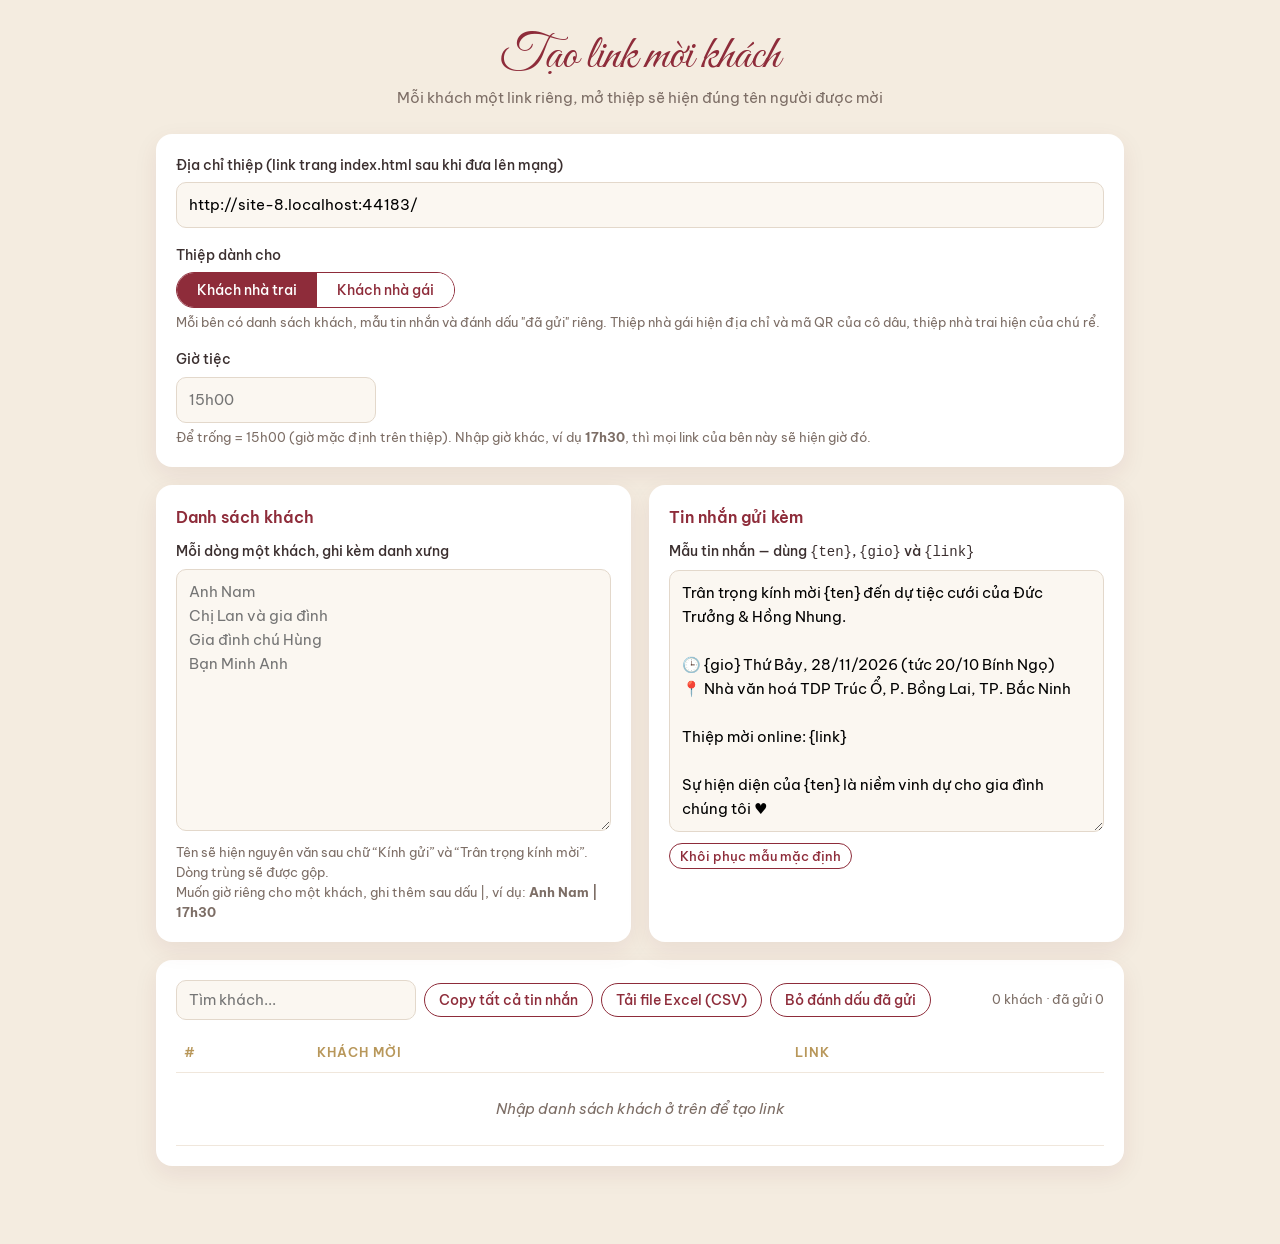
==== tao-link.html @ 2487c02a "aa" ====
<!DOCTYPE html>
<html lang="vi">
<head>
  <meta charset="UTF-8" />
  <meta name="viewport" content="width=device-width, initial-scale=1.0" />
  <meta name="robots" content="noindex" />
  <title>Tạo link mời khách</title>
  <link href="https://fonts.googleapis.com/css2?family=Great+Vibes&family=Be+Vietnam+Pro:wght@300;400;500;600&display=swap" rel="stylesheet" />
  <style>
    :root { --ivory:#fbf7f1; --cream:#f4ece0; --wine:#8e2c3a; --wine-dark:#6b1e2a; --gold:#b8975a; --gold-light:#d9c08f; --ink:#3b2f2f; --muted:#7d6e66; --ok:#2f7a4f; }
    * { box-sizing: border-box; margin: 0; padding: 0; }
    body { font-family: "Be Vietnam Pro", system-ui, sans-serif; background: var(--cream); color: var(--ink); line-height: 1.6; font-size: 15px; }
    .wrap { max-width: 1000px; margin: 0 auto; padding: 28px 16px 60px; }
    h1 { font-family: "Great Vibes", cursive; font-weight: 400; color: var(--wine); font-size: 48px; text-align: center; line-height: 1.2; }
    .lead { text-align: center; color: var(--muted); margin-bottom: 24px; }
    .card { background: #fff; border-radius: 16px; padding: 20px; box-shadow: 0 8px 24px rgba(107,30,42,.08); margin-bottom: 18px; }
    .card h2 { font-size: 16px; color: var(--wine); margin-bottom: 10px; font-weight: 600; }
    .grid { display: grid; grid-template-columns: 1fr 1fr; gap: 18px; }
    label { display: block; font-weight: 500; font-size: 14px; margin-bottom: 6px; }
    .hint { font-size: 12.5px; color: var(--muted); margin-top: 4px; }
    input, textarea { width: 100%; font: inherit; padding: 10px 12px; border: 1px solid #e3d8cb; border-radius: 10px; background: var(--ivory); outline: none; }
    input:focus, textarea:focus { border-color: var(--gold); box-shadow: 0 0 0 3px rgba(184,151,90,.15); }
    textarea { resize: vertical; }
    .btn { border: 1px solid var(--wine); background: #fff; color: var(--wine); padding: 7px 14px; border-radius: 999px; cursor: pointer; font-family: inherit; font-weight: 500; font-size: 13.5px; white-space: nowrap; }
    .btn:hover { background: var(--wine); color: #fff; }
    .btn.primary { background: var(--wine); color: #fff; }
    .btn.primary:hover { background: var(--wine-dark); }
    .btn.small { padding: 4px 10px; font-size: 12.5px; }
    .tag { display: inline-block; font-size: 11.5px; font-weight: 600; background: var(--cream); color: var(--wine); border-radius: 999px; padding: 1px 8px; margin-left: 4px; }
    .seg { display: inline-flex; border: 1px solid var(--wine); border-radius: 999px; overflow: hidden; }
    .seg button { border: 0; background: #fff; color: var(--wine); padding: 8px 20px; font-family: inherit; font-size: 14px; font-weight: 500; cursor: pointer; }
    .seg button.active { background: var(--wine); color: #fff; }
    .toolbar { display: flex; gap: 8px; flex-wrap: wrap; align-items: center; margin-bottom: 12px; }
    .toolbar input { max-width: 240px; padding: 7px 12px; }
    .stats { margin-left: auto; color: var(--muted); font-size: 13px; }
    table { width: 100%; border-collapse: collapse; }
    th, td { text-align: left; padding: 10px 8px; border-bottom: 1px solid #f0e7dc; vertical-align: middle; }
    th { font-size: 12.5px; text-transform: uppercase; letter-spacing: 1px; color: var(--gold); font-weight: 600; }
    td.name { font-weight: 500; }
    td.link a { color: var(--muted); font-size: 12.5px; word-break: break-all; }
    td.actions { white-space: nowrap; text-align: right; }
    td.actions .btn { margin-left: 4px; }
    tr.sent td.name::after { content: " ✓ đã gửi"; color: var(--ok); font-size: 12px; font-weight: 400; }
    tr.sent { background: #f6fbf7; }
    .empty { text-align: center; color: var(--muted); padding: 24px; font-style: italic; }
    .warn { background: #fff6e5; border: 1px solid #f0d9a8; color: #7a5b17; padding: 10px 12px; border-radius: 10px; font-size: 13.5px; margin-top: 10px; }
    .toast { position: fixed; left: 50%; bottom: 24px; transform: translate(-50%, 20px); background: var(--ink); color: #fff; padding: 9px 18px; border-radius: 999px; font-size: 14px; opacity: 0; transition: .25s; pointer-events: none; }
    .toast.show { opacity: 1; transform: translate(-50%, 0); }
    @media (max-width: 720px) {
      .grid { grid-template-columns: 1fr; }
      thead { display: none; }
      tr { display: grid; grid-template-columns: 1fr auto; padding: 10px 0; border-bottom: 1px solid #f0e7dc; }
      td { border: none; padding: 2px 4px; }
      td.no { display: none; }
      td.link { grid-column: 1 / -1; }
      td.actions { grid-column: 1 / -1; text-align: left; padding-top: 6px; }
      td.actions .btn { margin: 0 4px 0 0; }
      .stats { margin-left: 0; width: 100%; }
    }
  </style>
</head>
<body>
  <div class="wrap">
    <h1>Tạo link mời khách</h1>
    <p class="lead">Mỗi khách một link riêng, mở thiệp sẽ hiện đúng tên người được mời</p>

    <div class="card">
      <label for="baseUrl">Địa chỉ thiệp (link trang index.html sau khi đưa lên mạng)</label>
      <input id="baseUrl" placeholder="https://ten-ban.github.io/thiepcuoi/" />
      <div id="baseWarn" class="warn" hidden>Đây là đường dẫn file trên máy, khách sẽ không mở được. Hãy đưa thiệp lên mạng (GitHub Pages, Netlify...) rồi dán link vào đây.</div>
      <label style="margin-top:16px">Thiệp dành cho</label>
      <div class="seg"><button type="button" data-side="trai">Khách nhà trai</button><button type="button" data-side="gai">Khách nhà gái</button></div>
      <p class="hint">Mỗi bên có danh sách khách, mẫu tin nhắn và đánh dấu "đã gửi" riêng. Thiệp nhà gái hiện địa chỉ và mã QR của cô dâu, thiệp nhà trai hiện của chú rể.</p>
      <label for="gio" style="margin-top:16px">Giờ tiệc</label>
      <input id="gio" placeholder="15h00" style="max-width:200px" />
      <p class="hint">Để trống = 15h00 (giờ mặc định trên thiệp). Nhập giờ khác, ví dụ <b>17h30</b>, thì mọi link của bên này sẽ hiện giờ đó.</p>
    </div>

    <div class="grid">
      <div class="card">
        <h2>Danh sách khách</h2>
        <label for="names">Mỗi dòng một khách, ghi kèm danh xưng</label>
        <textarea id="names" rows="10" placeholder="Anh Nam&#10;Chị Lan và gia đình&#10;Gia đình chú Hùng&#10;Bạn Minh Anh"></textarea>
        <p class="hint">Tên sẽ hiện nguyên văn sau chữ “Kính gửi” và “Trân trọng kính mời”. Dòng trùng sẽ được gộp.<br>Muốn giờ riêng cho một khách, ghi thêm sau dấu |, ví dụ: <b>Anh Nam | 17h30</b></p>
      </div>
      <div class="card">
        <h2>Tin nhắn gửi kèm</h2>
        <label for="tpl">Mẫu tin nhắn — dùng <code>{ten}</code>, <code>{gio}</code> và <code>{link}</code></label>
        <textarea id="tpl" rows="10"></textarea>
        <p class="hint"><button class="btn small" id="resetTpl" type="button">Khôi phục mẫu mặc định</button></p>
      </div>
    </div>

    <div class="card">
      <div class="toolbar">
        <input id="search" placeholder="Tìm khách..." />
        <button class="btn" id="copyAll" type="button">Copy tất cả tin nhắn</button>
        <button class="btn" id="csv" type="button">Tải file Excel (CSV)</button>
        <button class="btn" id="clearSent" type="button">Bỏ đánh dấu đã gửi</button>
        <span class="stats" id="stats"></span>
      </div>
      <table>
        <thead><tr><th>#</th><th>Khách mời</th><th>Link</th><th></th></tr></thead>
        <tbody id="rows"></tbody>
      </table>
    </div>
  </div>
  <div class="toast" id="toast"></div>

  <script>
    const DEFAULT_TPLS = {
      trai: `Trân trọng kính mời {ten} đến dự tiệc cưới của Đức Trưởng & Hồng Nhung.

🕒 {gio} Thứ Bảy, 28/11/2026 (tức 20/10 Bính Ngọ)
📍 Nhà văn hoá TDP Trúc Ổ, P. Bồng Lai, TP. Bắc Ninh

Thiệp mời online: {link}

Sự hiện diện của {ten} là niềm vinh dự cho gia đình chúng tôi ♥`,
      gai: `Trân trọng kính mời {ten} đến dự tiệc cưới của Hồng Nhung & Đức Trưởng.

🕒 {gio} Thứ Bảy, 28/11/2026 (tức 20/10 Bính Ngọ)
📍 Tư gia nhà gái, TDP Thổ Hà, P. Vân Hà, TP. Bắc Ninh

Thiệp mời online: {link}

Sự hiện diện của {ten} là niềm vinh dự cho gia đình chúng tôi ♥`,
    };

    const $ = (s) => document.querySelector(s);
    const esc = (s) => String(s).replace(/[&<>"']/g, (c) => ({ "&": "&amp;", "<": "&lt;", ">": "&gt;", '"': "&quot;", "'": "&#39;" }[c]));

    // ---------- Lưu trạng thái trên máy (riêng cho từng bên) ----------
    const get = (k) => { try { return localStorage.getItem(k); } catch { return null; } };
    // mở tao-link.html?nha=gai hoặc ?nha=trai để vào thẳng danh sách của bên đó
    const sideParam = new URLSearchParams(location.search).get("nha");
    let side = (sideParam || get("taolink_side")) === "gai" ? "gai" : "trai";
    let base = get("taolink_base") || "";
    let state;
    const KEY = () => "taolink_state_v2_" + side;

    function load() {
      state = { names: "", tpl: DEFAULT_TPLS[side], sent: [], gio: "" };
      try {
        // bên nhà trai lấy lại dữ liệu cũ (trước khi tách 2 bên)
        const old = JSON.parse(get(KEY()) || (side === "trai" ? get("taolink_state_v1") : null)) || {};
        if (old.base && !base) base = old.base;
        if (old.names != null) state.names = old.names;
        if (old.tpl != null) state.tpl = old.tpl.replace("🕒 15h00 ", "🕒 {gio} ").replace("🕒 [giờ] ", "🕒 {gio} ");
        if (old.gio != null) state.gio = old.gio;
        if (Array.isArray(old.sent)) state.sent = old.sent;
      } catch {}
      $("#names").value = state.names;
      $("#tpl").value = state.tpl;
      $("#gio").value = state.gio;
      document.querySelectorAll("[data-side]").forEach((b) => b.classList.toggle("active", b.dataset.side === side));
    }
    const save = () => {
      try {
        localStorage.setItem(KEY(), JSON.stringify(state));
        localStorage.setItem("taolink_base", base);
        localStorage.setItem("taolink_side", side);
      } catch {}
    };

    // Gợi ý địa chỉ thiệp nếu trang này đã ở trên mạng
    if (!base && location.protocol.startsWith("http")) {
      base = new URL("index.html", location.href).href.replace(/index\.html$/, "");
    }
    load();
    $("#baseUrl").value = base;

    // ---------- Xử lý ----------
    const guestList = () => [...new Set(state.names.split("\n").map((s) => s.trim().replace(/\s+/g, " ")).filter(Boolean))];

    // ---------- Giờ tiệc ----------
    const DEFAULT_GIO = "15:00";
    const pad = (n) => String(n).padStart(2, "0");
    function parseGio(s) {     // "17h30", "17:30", "1730", "17h" => "17:30"
      const m = String(s || "").trim().match(/^(\d{1,2})\s*(?:h|g|giờ|:|\.)?\s*(\d{2})?\s*(?:p|phút)?$/i);
      if (!m) return "";
      const h = +m[1], mi = +(m[2] || 0);
      return h < 24 && mi < 60 ? pad(h) + ":" + pad(mi) : "";
    }
    const showGio = (t) => t.replace(":", "h");
    // một dòng "Anh Nam | 17h30" => { name: "Anh Nam", gio: "17:30" }
    // Viết hoa chữ cái đầu mỗi từ: "bạn nhung" => "Bạn Nhung" (giữ nguyên các chữ khác)
    const titleCase = (s) => String(s).replace(/(^|\s)(\S)/g, (m, sp, ch) => sp + ch.toLocaleUpperCase("vi"));
    function entry(line) {
      const [raw, g] = line.split("|").map((s) => s.trim());
      const name = titleCase(raw);
      return { name, gio: parseGio(g) || parseGio(state.gio) || DEFAULT_GIO };
    }

    function linkFor(line) {
      const url = base.trim();
      if (!url) return "";
      const { name, gio } = entry(line);
      return url + (url.includes("?") ? "&" : "?") + "nha=" + side
        + (gio !== DEFAULT_GIO ? "&gio=" + showGio(gio) : "")
        + "&to=" + encodeURIComponent(name);
    }
    const messageFor = (line) => {
      const { name, gio } = entry(line);
      return state.tpl.split("{ten}").join(name).split("{gio}").join(showGio(gio)).split("{link}").join(linkFor(line));
    };

    function render() {
      $("#baseWarn").hidden = !/^file:|^[a-z]:\\/i.test(base.trim());
      const q = $("#search").value.trim().toLowerCase();
      const all = guestList();
      const list = all.map((n, i) => ({ n, i })).filter(({ n }) => !q || n.toLowerCase().includes(q));
      const sentCount = all.filter((n) => state.sent.includes(n)).length;
      $("#stats").textContent = `${all.length} khách · đã gửi ${sentCount}`;

      if (!all.length) { $("#rows").innerHTML = `<tr><td colspan="4" class="empty">Nhập danh sách khách ở trên để tạo link</td></tr>`; return; }
      if (!base.trim()) { $("#rows").innerHTML = `<tr><td colspan="4" class="empty">Nhập địa chỉ thiệp để tạo link</td></tr>`; return; }

      $("#rows").innerHTML = list.map(({ n, i }) => {
        const url = linkFor(n);
        return `<tr class="${state.sent.includes(n) ? "sent" : ""}" data-name="${esc(n)}">
          <td class="no">${i + 1}</td>
          <td class="name">${esc(entry(n).name)}${entry(n).gio !== DEFAULT_GIO ? `<span class="tag">${showGio(entry(n).gio)}</span>` : ""}</td>
          <td class="link"><a href="${esc(url)}" target="_blank" rel="noopener">${esc(url)}</a></td>
          <td class="actions">
            <button class="btn small" data-act="link">Copy link</button>
            <button class="btn small primary" data-act="msg">Copy tin nhắn</button>
          </td></tr>`;
      }).join("") || `<tr><td colspan="4" class="empty">Không tìm thấy khách</td></tr>`;
    }

    function toast(msg) {
      const t = $("#toast"); t.textContent = msg; t.classList.add("show");
      clearTimeout(toast._t); toast._t = setTimeout(() => t.classList.remove("show"), 1800);
    }

    async function copy(text) {
      try { await navigator.clipboard.writeText(text); }
      catch {
        const ta = document.createElement("textarea"); ta.value = text; document.body.appendChild(ta);
        ta.select(); document.execCommand("copy"); ta.remove();
      }
    }

    // ---------- Sự kiện ----------
    $("#baseUrl").addEventListener("input", (e) => { base = e.target.value; save(); render(); });
    $("#names").addEventListener("input", (e) => { state.names = e.target.value; save(); render(); });
    $("#gio").addEventListener("input", (e) => {
      state.gio = e.target.value;
      e.target.style.borderColor = state.gio.trim() && !parseGio(state.gio) ? "#c0392b" : "";
      save(); render();
    });
    $("#tpl").addEventListener("input", (e) => { state.tpl = e.target.value; save(); });
    $("#resetTpl").onclick = () => { state.tpl = DEFAULT_TPLS[side]; $("#tpl").value = state.tpl; save(); };
    document.querySelectorAll("[data-side]").forEach((b) => (b.onclick = () => {
      save(); side = b.dataset.side; load(); save(); $("#search").value = ""; render();
      history.replaceState(null, "", "?nha=" + side);
    }));
    $("#search").addEventListener("input", render);

    $("#rows").addEventListener("click", async (e) => {
      const btn = e.target.closest("[data-act]"); if (!btn) return;
      const name = btn.closest("tr").dataset.name;
      if (btn.dataset.act === "link") { await copy(linkFor(name)); toast("Đã copy link"); }
      else { await copy(messageFor(name)); toast(`Đã copy tin nhắn cho ${entry(name).name}`); }
      if (!state.sent.includes(name)) { state.sent.push(name); save(); render(); }
    });

    $("#copyAll").onclick = async () => {
      const all = guestList(); if (!all.length || !base.trim()) return;
      await copy(all.map((n) => `— ${entry(n).name} —\n${messageFor(n)}`).join("\n\n")); toast(`Đã copy ${all.length} tin nhắn`);
    };

    $("#csv").onclick = () => {
      const all = guestList(); if (!all.length || !base.trim()) return;
      const q = (s) => `"${String(s).replace(/"/g, '""')}"`;
      const lines = [["STT", "Khách mời", "Giờ", "Link", "Đã gửi", "Tin nhắn"].map(q).join(",")]
        .concat(all.map((n, i) => [i + 1, entry(n).name, showGio(entry(n).gio), linkFor(n), state.sent.includes(n) ? "x" : "", messageFor(n)].map(q).join(",")));
      const blob = new Blob(["﻿" + lines.join("\r\n")], { type: "text/csv;charset=utf-8" });
      const a = document.createElement("a"); a.href = URL.createObjectURL(blob); a.download = `danh-sach-khach-moi-nha-${side}.csv`; a.click();
      setTimeout(() => URL.revokeObjectURL(a.href), 1000);
    };

    $("#clearSent").onclick = () => { if (confirm("Bỏ toàn bộ đánh dấu đã gửi?")) { state.sent = []; save(); render(); } };

    render();
  </script>
</body>
</html>
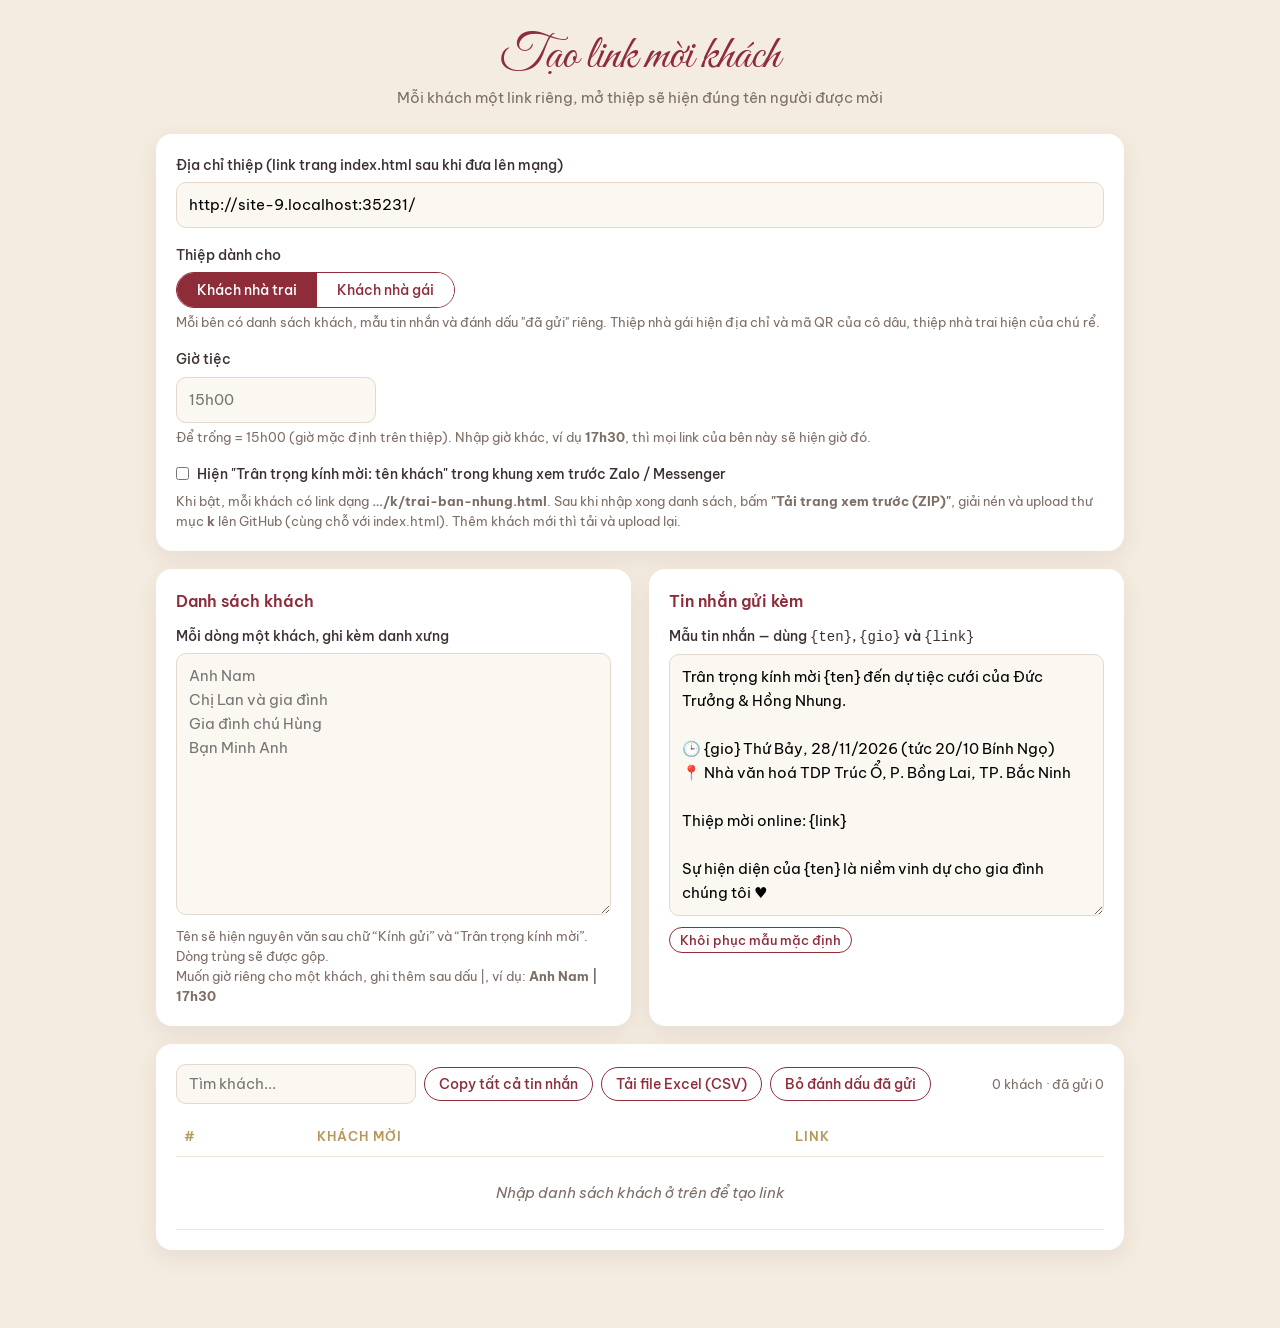
==== commit 332cab7b: "anh 123" ====
--- a/tao-link.html
+++ b/tao-link.html
@@ -74,6 +74,10 @@
       <label for="gio" style="margin-top:16px">Giờ tiệc</label>
       <input id="gio" placeholder="15h00" style="max-width:200px" />
       <p class="hint">Để trống = 15h00 (giờ mặc định trên thiệp). Nhập giờ khác, ví dụ <b>17h30</b>, thì mọi link của bên này sẽ hiện giờ đó.</p>
+      <label style="margin-top:16px;display:flex;gap:8px;align-items:center;font-weight:500">
+        <input type="checkbox" id="usePreview" style="width:auto" /> Hiện "Trân trọng kính mời: tên khách" trong khung xem trước Zalo / Messenger
+      </label>
+      <p class="hint">Khi bật, mỗi khách có link dạng <b>…/k/trai-ban-nhung.html</b>. Sau khi nhập xong danh sách, bấm <b>"Tải trang xem trước (ZIP)"</b>, giải nén và upload thư mục <b>k</b> lên GitHub (cùng chỗ với index.html). Thêm khách mới thì tải và upload lại.</p>
     </div>
 
     <div class="grid">
@@ -96,6 +100,7 @@
         <input id="search" placeholder="Tìm khách..." />
         <button class="btn" id="copyAll" type="button">Copy tất cả tin nhắn</button>
         <button class="btn" id="csv" type="button">Tải file Excel (CSV)</button>
+        <button class="btn" id="zip" type="button" hidden>Tải trang xem trước (ZIP)</button>
         <button class="btn" id="clearSent" type="button">Bỏ đánh dấu đã gửi</button>
         <span class="stats" id="stats"></span>
       </div>
@@ -192,9 +197,95 @@
       return { name, gio: parseGio(g) || parseGio(state.gio) || DEFAULT_GIO };
     }
 
+    // ---------- Link có tên khách trong ảnh xem trước (Zalo / Messenger) ----------
+    // Zalo, Facebook không chạy JavaScript nên tiêu đề xem trước lấy từ file HTML tĩnh.
+    // Vì vậy mỗi khách có một trang nhỏ k/<ten>.html mang tiêu đề "Trân trọng kính mời: <tên>",
+    // trang này tự chuyển ngay sang thiệp thật.
+    let usePreview = get("taolink_preview") === "1";
+    const siteRoot = () => {
+      const u = base.trim().split("#")[0].split("?")[0];
+      return u.replace(/index\.html$/i, "").replace(/\/?$/, "/");
+    };
+    const slugify = (s) => s.normalize("NFD").replace(/[̀-ͯ]/g, "").replace(/đ/g, "d").replace(/Đ/g, "D")
+      .toLowerCase().replace(/[^a-z0-9]+/g, "-").replace(/^-+|-+$/g, "") || "khach";
+    function slugFor(line) {
+      const { name, gio } = entry(line);
+      return side + "-" + slugify(name) + (gio !== DEFAULT_GIO ? "-" + showGio(gio).toLowerCase() : "");
+    }
+    function directLink(line, prefix) {
+      const { name, gio } = entry(line);
+      return prefix + "?nha=" + side + (gio !== DEFAULT_GIO ? "&gio=" + showGio(gio) : "") + "&to=" + encodeURIComponent(name);
+    }
+    const escAttr = (s) => String(s).replace(/&/g, "&amp;").replace(/"/g, "&quot;").replace(/</g, "&lt;");
+    function stubHtml(line) {
+      const { name, gio } = entry(line);
+      const root = siteRoot(), page = root + "k/" + slugFor(line) + ".html", img = root + "images/og.jpg";
+      const couple = side === "gai" ? "Hồng Nhung ♥ Đức Trưởng" : "Đức Trưởng ♥ Hồng Nhung";
+      const title = `Trân trọng kính mời: ${name}`;
+      const desc = `Thiệp cưới ${couple} · Tiệc cưới ${showGio(gio)} Thứ Bảy 28.11.2026`;
+      const target = directLink(line, "../");
+      return `<!DOCTYPE html>
+<html lang="vi"><head>
+<meta charset="UTF-8"><meta name="viewport" content="width=device-width, initial-scale=1">
+<title>${escAttr(title)}</title>
+<meta name="description" content="${escAttr(desc)}">
+<meta property="og:type" content="website">
+<meta property="og:site_name" content="Thiệp cưới ${escAttr(couple)}">
+<meta property="og:title" content="${escAttr(title)}">
+<meta property="og:description" content="${escAttr(desc)}">
+<meta property="og:url" content="${escAttr(page)}">
+<meta property="og:image" content="${escAttr(img)}">
+<meta property="og:image:secure_url" content="${escAttr(img)}">
+<meta property="og:image:type" content="image/jpeg">
+<meta property="og:image:width" content="1200"><meta property="og:image:height" content="630">
+<meta name="twitter:card" content="summary_large_image"><meta name="twitter:image" content="${escAttr(img)}">
+<meta http-equiv="refresh" content="0; url=${escAttr(target)}">
+<script>location.replace(${JSON.stringify(target)} + location.hash);<\/script>
+</head><body style="font-family:sans-serif;text-align:center;padding:40px">
+<a href="${escAttr(target)}">Mở thiệp cưới</a>
+</body></html>
+`;
+    }
+
+    // Tạo file ZIP (không nén) — không cần thư viện ngoài
+    function crc32(buf) {
+      let crc = 0xFFFFFFFF;
+      for (let i = 0; i < buf.length; i++) {
+        let c = (crc ^ buf[i]) & 0xFF;
+        for (let k = 0; k < 8; k++) c = c & 1 ? (c >>> 1) ^ 0xEDB88320 : c >>> 1;
+        crc = (crc >>> 8) ^ c;
+      }
+      return (crc ^ 0xFFFFFFFF) >>> 0;
+    }
+    function makeZip(files) {
+      const enc = new TextEncoder(), parts = [], central = [];
+      let offset = 0;
+      for (const f of files) {
+        const name = enc.encode(f.name), data = enc.encode(f.text), crc = crc32(data), size = data.length;
+        const lh = new DataView(new ArrayBuffer(30));
+        lh.setUint32(0, 0x04034b50, true); lh.setUint16(4, 20, true); lh.setUint16(6, 0x0800, true);
+        lh.setUint16(12, 0x21, true); lh.setUint32(14, crc, true); lh.setUint32(18, size, true);
+        lh.setUint32(22, size, true); lh.setUint16(26, name.length, true);
+        parts.push(new Uint8Array(lh.buffer), name, data);
+        const ch = new DataView(new ArrayBuffer(46));
+        ch.setUint32(0, 0x02014b50, true); ch.setUint16(4, 20, true); ch.setUint16(6, 20, true);
+        ch.setUint16(8, 0x0800, true); ch.setUint16(14, 0x21, true); ch.setUint32(16, crc, true);
+        ch.setUint32(20, size, true); ch.setUint32(24, size, true); ch.setUint16(28, name.length, true);
+        ch.setUint32(42, offset, true);
+        central.push(new Uint8Array(ch.buffer), name);
+        offset += 30 + name.length + size;
+      }
+      const cdSize = central.reduce((a, b) => a + b.length, 0);
+      const end = new DataView(new ArrayBuffer(22));
+      end.setUint32(0, 0x06054b50, true); end.setUint16(8, files.length, true); end.setUint16(10, files.length, true);
+      end.setUint32(12, cdSize, true); end.setUint32(16, offset, true);
+      return new Blob([...parts, ...central, new Uint8Array(end.buffer)], { type: "application/zip" });
+    }
+
     function linkFor(line) {
       const url = base.trim();
       if (!url) return "";
+      if (usePreview) return siteRoot() + "k/" + slugFor(line) + ".html";
       const { name, gio } = entry(line);
       return url + (url.includes("?") ? "&" : "?") + "nha=" + side
         + (gio !== DEFAULT_GIO ? "&gio=" + showGio(gio) : "")
@@ -281,6 +372,25 @@
       setTimeout(() => URL.revokeObjectURL(a.href), 1000);
     };
 
+    $("#usePreview").checked = usePreview;
+    $("#zip").hidden = !usePreview;
+    $("#usePreview").onchange = (e) => {
+      usePreview = e.target.checked;
+      try { localStorage.setItem("taolink_preview", usePreview ? "1" : "0"); } catch {}
+      $("#zip").hidden = !usePreview;
+      render();
+    };
+    $("#zip").onclick = () => {
+      const all = guestList(); if (!all.length || !base.trim()) return;
+      if (!/^https?:/i.test(base.trim())) { alert("Cần nhập địa chỉ thiệp trên mạng (https://...) trước."); return; }
+      const files = all.map((n) => ({ name: "k/" + slugFor(n) + ".html", text: stubHtml(n) }));
+      const a = document.createElement("a");
+      a.href = URL.createObjectURL(makeZip(files));
+      a.download = `trang-xem-truoc-nha-${side}.zip`; a.click();
+      setTimeout(() => URL.revokeObjectURL(a.href), 2000);
+      toast(`Đã tạo ${files.length} trang — giải nén rồi upload thư mục k lên GitHub`);
+    };
+
     $("#clearSent").onclick = () => { if (confirm("Bỏ toàn bộ đánh dấu đã gửi?")) { state.sent = []; save(); render(); } };
 
     render();
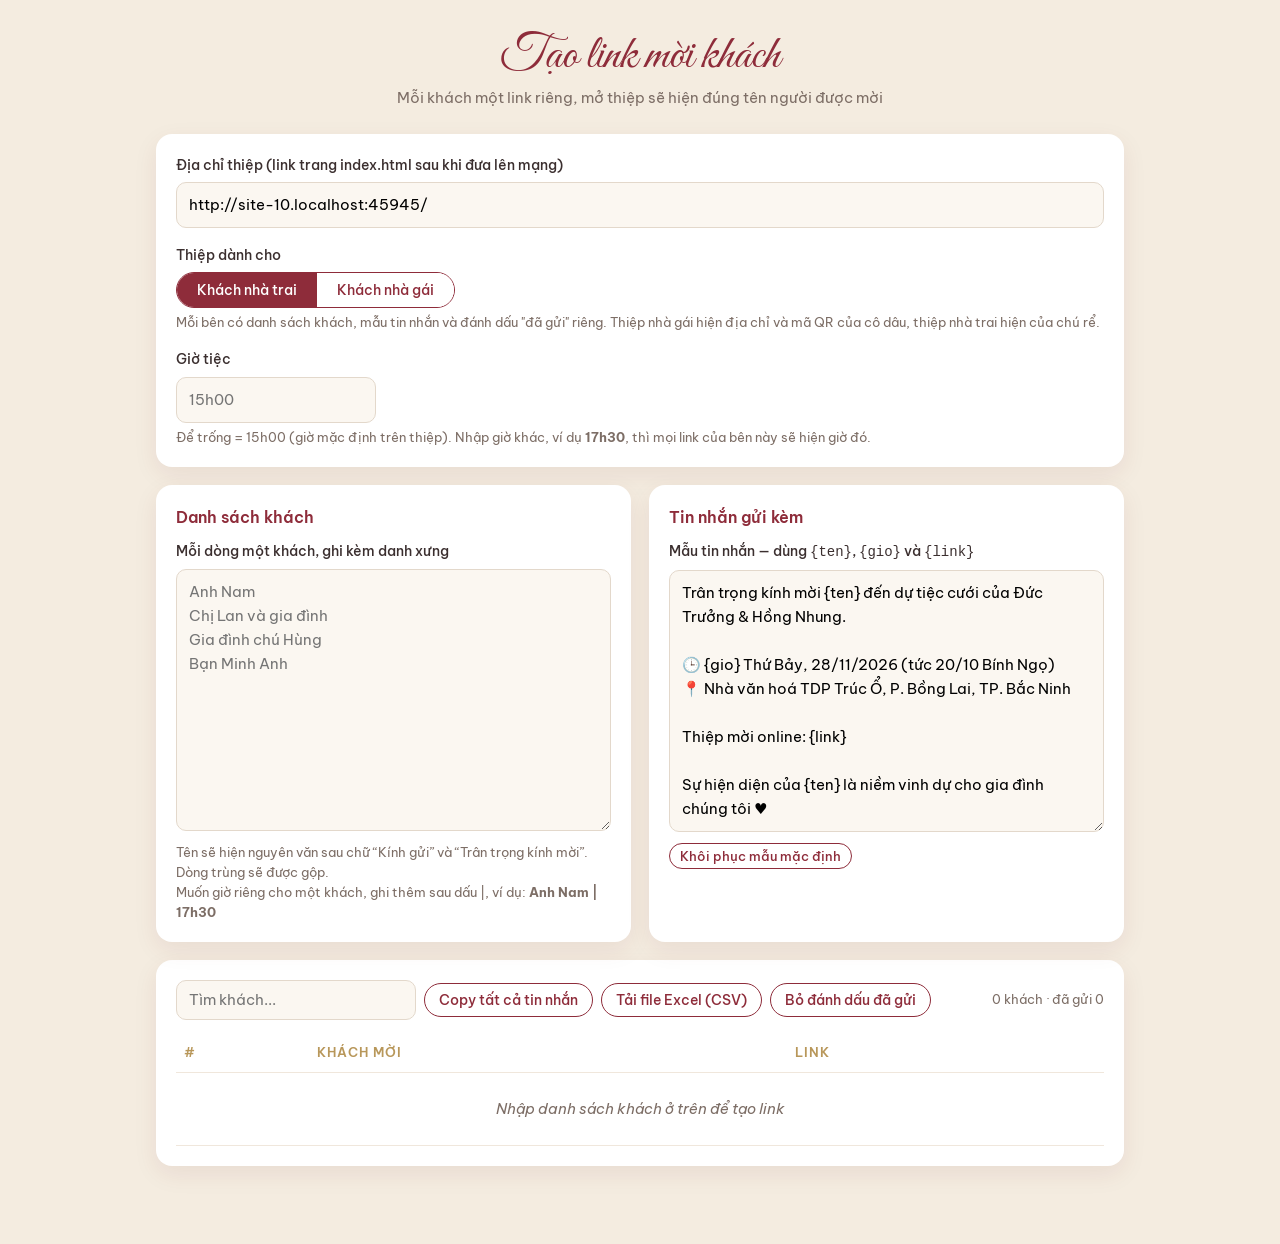
==== commit 475e3fc9: "anh 123" ====
--- a/tao-link.html
+++ b/tao-link.html
@@ -74,10 +74,6 @@
       <label for="gio" style="margin-top:16px">Giờ tiệc</label>
       <input id="gio" placeholder="15h00" style="max-width:200px" />
       <p class="hint">Để trống = 15h00 (giờ mặc định trên thiệp). Nhập giờ khác, ví dụ <b>17h30</b>, thì mọi link của bên này sẽ hiện giờ đó.</p>
-      <label style="margin-top:16px;display:flex;gap:8px;align-items:center;font-weight:500">
-        <input type="checkbox" id="usePreview" style="width:auto" /> Hiện "Trân trọng kính mời: tên khách" trong khung xem trước Zalo / Messenger
-      </label>
-      <p class="hint">Khi bật, mỗi khách có link dạng <b>…/k/trai-ban-nhung.html</b>. Sau khi nhập xong danh sách, bấm <b>"Tải trang xem trước (ZIP)"</b>, giải nén và upload thư mục <b>k</b> lên GitHub (cùng chỗ với index.html). Thêm khách mới thì tải và upload lại.</p>
     </div>
 
     <div class="grid">
@@ -100,7 +96,6 @@
         <input id="search" placeholder="Tìm khách..." />
         <button class="btn" id="copyAll" type="button">Copy tất cả tin nhắn</button>
         <button class="btn" id="csv" type="button">Tải file Excel (CSV)</button>
-        <button class="btn" id="zip" type="button" hidden>Tải trang xem trước (ZIP)</button>
         <button class="btn" id="clearSent" type="button">Bỏ đánh dấu đã gửi</button>
         <span class="stats" id="stats"></span>
       </div>
@@ -197,95 +192,9 @@
       return { name, gio: parseGio(g) || parseGio(state.gio) || DEFAULT_GIO };
     }
 
-    // ---------- Link có tên khách trong ảnh xem trước (Zalo / Messenger) ----------
-    // Zalo, Facebook không chạy JavaScript nên tiêu đề xem trước lấy từ file HTML tĩnh.
-    // Vì vậy mỗi khách có một trang nhỏ k/<ten>.html mang tiêu đề "Trân trọng kính mời: <tên>",
-    // trang này tự chuyển ngay sang thiệp thật.
-    let usePreview = get("taolink_preview") === "1";
-    const siteRoot = () => {
-      const u = base.trim().split("#")[0].split("?")[0];
-      return u.replace(/index\.html$/i, "").replace(/\/?$/, "/");
-    };
-    const slugify = (s) => s.normalize("NFD").replace(/[̀-ͯ]/g, "").replace(/đ/g, "d").replace(/Đ/g, "D")
-      .toLowerCase().replace(/[^a-z0-9]+/g, "-").replace(/^-+|-+$/g, "") || "khach";
-    function slugFor(line) {
-      const { name, gio } = entry(line);
-      return side + "-" + slugify(name) + (gio !== DEFAULT_GIO ? "-" + showGio(gio).toLowerCase() : "");
-    }
-    function directLink(line, prefix) {
-      const { name, gio } = entry(line);
-      return prefix + "?nha=" + side + (gio !== DEFAULT_GIO ? "&gio=" + showGio(gio) : "") + "&to=" + encodeURIComponent(name);
-    }
-    const escAttr = (s) => String(s).replace(/&/g, "&amp;").replace(/"/g, "&quot;").replace(/</g, "&lt;");
-    function stubHtml(line) {
-      const { name, gio } = entry(line);
-      const root = siteRoot(), page = root + "k/" + slugFor(line) + ".html", img = root + "images/og.jpg";
-      const couple = side === "gai" ? "Hồng Nhung ♥ Đức Trưởng" : "Đức Trưởng ♥ Hồng Nhung";
-      const title = `Trân trọng kính mời: ${name}`;
-      const desc = `Thiệp cưới ${couple} · Tiệc cưới ${showGio(gio)} Thứ Bảy 28.11.2026`;
-      const target = directLink(line, "../");
-      return `<!DOCTYPE html>
-<html lang="vi"><head>
-<meta charset="UTF-8"><meta name="viewport" content="width=device-width, initial-scale=1">
-<title>${escAttr(title)}</title>
-<meta name="description" content="${escAttr(desc)}">
-<meta property="og:type" content="website">
-<meta property="og:site_name" content="Thiệp cưới ${escAttr(couple)}">
-<meta property="og:title" content="${escAttr(title)}">
-<meta property="og:description" content="${escAttr(desc)}">
-<meta property="og:url" content="${escAttr(page)}">
-<meta property="og:image" content="${escAttr(img)}">
-<meta property="og:image:secure_url" content="${escAttr(img)}">
-<meta property="og:image:type" content="image/jpeg">
-<meta property="og:image:width" content="1200"><meta property="og:image:height" content="630">
-<meta name="twitter:card" content="summary_large_image"><meta name="twitter:image" content="${escAttr(img)}">
-<meta http-equiv="refresh" content="0; url=${escAttr(target)}">
-<script>location.replace(${JSON.stringify(target)} + location.hash);<\/script>
-</head><body style="font-family:sans-serif;text-align:center;padding:40px">
-<a href="${escAttr(target)}">Mở thiệp cưới</a>
-</body></html>
-`;
-    }
-
-    // Tạo file ZIP (không nén) — không cần thư viện ngoài
-    function crc32(buf) {
-      let crc = 0xFFFFFFFF;
-      for (let i = 0; i < buf.length; i++) {
-        let c = (crc ^ buf[i]) & 0xFF;
-        for (let k = 0; k < 8; k++) c = c & 1 ? (c >>> 1) ^ 0xEDB88320 : c >>> 1;
-        crc = (crc >>> 8) ^ c;
-      }
-      return (crc ^ 0xFFFFFFFF) >>> 0;
-    }
-    function makeZip(files) {
-      const enc = new TextEncoder(), parts = [], central = [];
-      let offset = 0;
-      for (const f of files) {
-        const name = enc.encode(f.name), data = enc.encode(f.text), crc = crc32(data), size = data.length;
-        const lh = new DataView(new ArrayBuffer(30));
-        lh.setUint32(0, 0x04034b50, true); lh.setUint16(4, 20, true); lh.setUint16(6, 0x0800, true);
-        lh.setUint16(12, 0x21, true); lh.setUint32(14, crc, true); lh.setUint32(18, size, true);
-        lh.setUint32(22, size, true); lh.setUint16(26, name.length, true);
-        parts.push(new Uint8Array(lh.buffer), name, data);
-        const ch = new DataView(new ArrayBuffer(46));
-        ch.setUint32(0, 0x02014b50, true); ch.setUint16(4, 20, true); ch.setUint16(6, 20, true);
-        ch.setUint16(8, 0x0800, true); ch.setUint16(14, 0x21, true); ch.setUint32(16, crc, true);
-        ch.setUint32(20, size, true); ch.setUint32(24, size, true); ch.setUint16(28, name.length, true);
-        ch.setUint32(42, offset, true);
-        central.push(new Uint8Array(ch.buffer), name);
-        offset += 30 + name.length + size;
-      }
-      const cdSize = central.reduce((a, b) => a + b.length, 0);
-      const end = new DataView(new ArrayBuffer(22));
-      end.setUint32(0, 0x06054b50, true); end.setUint16(8, files.length, true); end.setUint16(10, files.length, true);
-      end.setUint32(12, cdSize, true); end.setUint32(16, offset, true);
-      return new Blob([...parts, ...central, new Uint8Array(end.buffer)], { type: "application/zip" });
-    }
-
     function linkFor(line) {
       const url = base.trim();
       if (!url) return "";
-      if (usePreview) return siteRoot() + "k/" + slugFor(line) + ".html";
       const { name, gio } = entry(line);
       return url + (url.includes("?") ? "&" : "?") + "nha=" + side
         + (gio !== DEFAULT_GIO ? "&gio=" + showGio(gio) : "")
@@ -372,25 +281,6 @@
       setTimeout(() => URL.revokeObjectURL(a.href), 1000);
     };
 
-    $("#usePreview").checked = usePreview;
-    $("#zip").hidden = !usePreview;
-    $("#usePreview").onchange = (e) => {
-      usePreview = e.target.checked;
-      try { localStorage.setItem("taolink_preview", usePreview ? "1" : "0"); } catch {}
-      $("#zip").hidden = !usePreview;
-      render();
-    };
-    $("#zip").onclick = () => {
-      const all = guestList(); if (!all.length || !base.trim()) return;
-      if (!/^https?:/i.test(base.trim())) { alert("Cần nhập địa chỉ thiệp trên mạng (https://...) trước."); return; }
-      const files = all.map((n) => ({ name: "k/" + slugFor(n) + ".html", text: stubHtml(n) }));
-      const a = document.createElement("a");
-      a.href = URL.createObjectURL(makeZip(files));
-      a.download = `trang-xem-truoc-nha-${side}.zip`; a.click();
-      setTimeout(() => URL.revokeObjectURL(a.href), 2000);
-      toast(`Đã tạo ${files.length} trang — giải nén rồi upload thư mục k lên GitHub`);
-    };
-
     $("#clearSent").onclick = () => { if (confirm("Bỏ toàn bộ đánh dấu đã gửi?")) { state.sent = []; save(); render(); } };
 
     render();
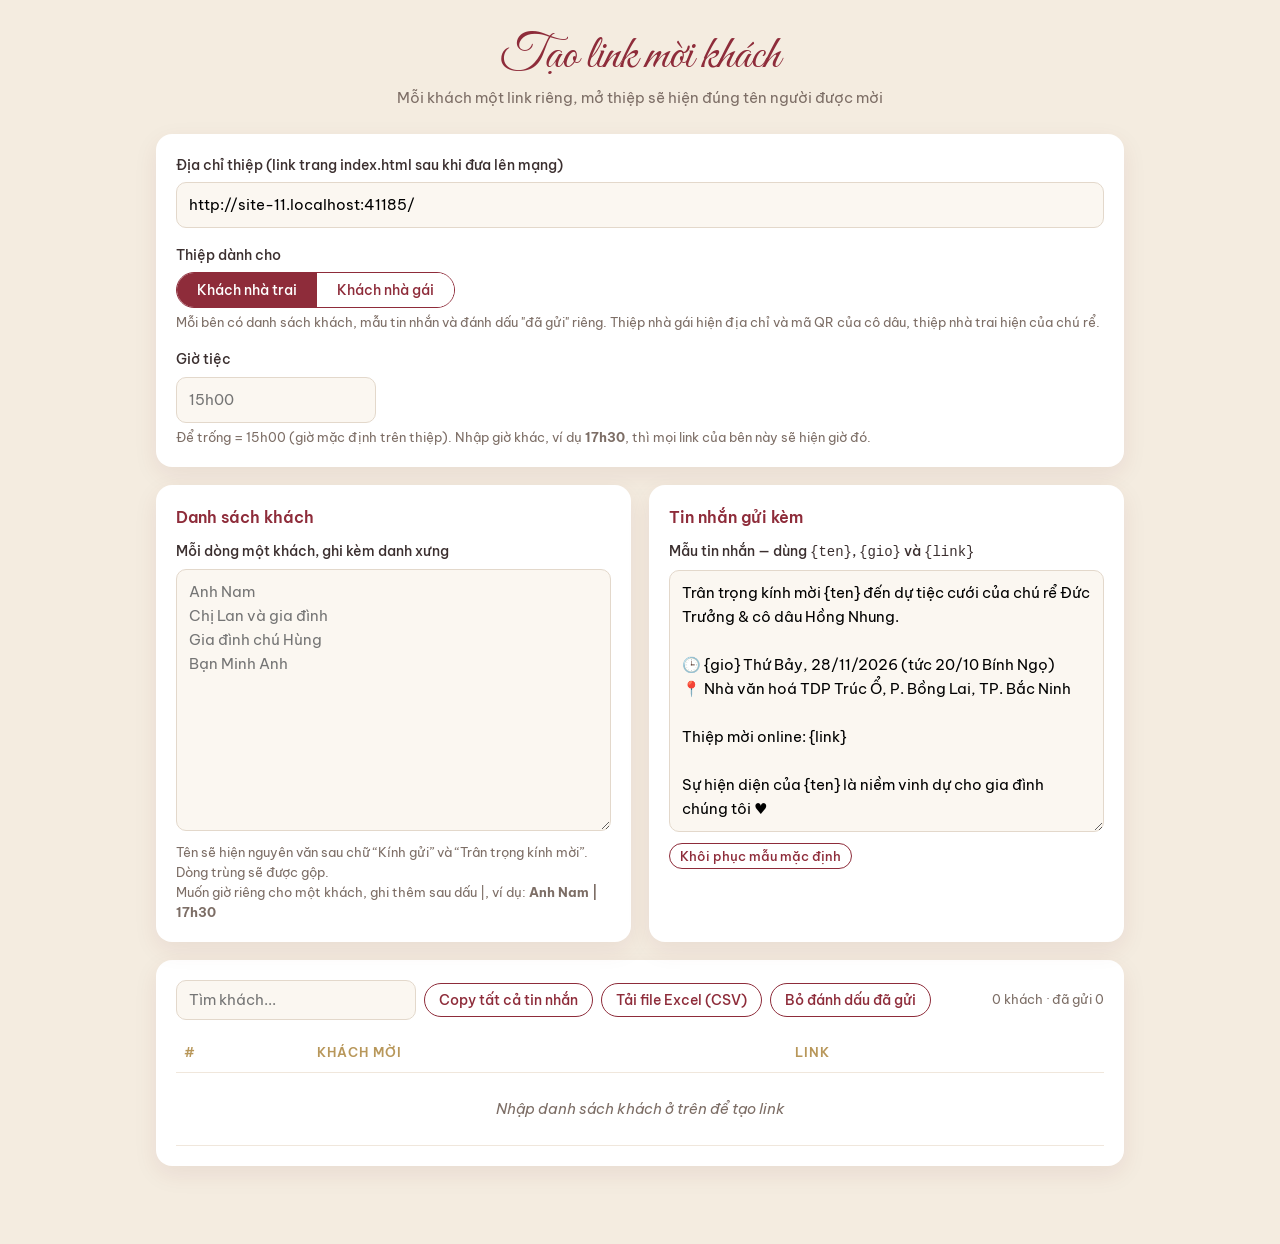
==== commit a8f553f8: "aa" ====
--- a/tao-link.html
+++ b/tao-link.html
@@ -109,7 +109,7 @@
 
   <script>
     const DEFAULT_TPLS = {
-      trai: `Trân trọng kính mời {ten} đến dự tiệc cưới của Đức Trưởng & Hồng Nhung.
+      trai: `Trân trọng kính mời {ten} đến dự tiệc cưới của chú rể Đức Trưởng & cô dâu Hồng Nhung.
 
 🕒 {gio} Thứ Bảy, 28/11/2026 (tức 20/10 Bính Ngọ)
 📍 Nhà văn hoá TDP Trúc Ổ, P. Bồng Lai, TP. Bắc Ninh
@@ -117,7 +117,7 @@
 Thiệp mời online: {link}
 
 Sự hiện diện của {ten} là niềm vinh dự cho gia đình chúng tôi ♥`,
-      gai: `Trân trọng kính mời {ten} đến dự tiệc cưới của Hồng Nhung & Đức Trưởng.
+      gai: `Trân trọng kính mời {ten} đến dự tiệc cưới của cô dâu Hồng Nhung & chú rể Đức Trưởng.
 
 🕒 {gio} Thứ Bảy, 28/11/2026 (tức 20/10 Bính Ngọ)
 📍 Tư gia nhà gái, TDP Thổ Hà, P. Vân Hà, TP. Bắc Ninh
@@ -146,7 +146,10 @@
         const old = JSON.parse(get(KEY()) || (side === "trai" ? get("taolink_state_v1") : null)) || {};
         if (old.base && !base) base = old.base;
         if (old.names != null) state.names = old.names;
-        if (old.tpl != null) state.tpl = old.tpl.replace("🕒 15h00 ", "🕒 {gio} ").replace("🕒 [giờ] ", "🕒 {gio} ");
+        if (old.tpl != null) state.tpl = old.tpl.replace("🕒 15h00 ", "🕒 {gio} ").replace("🕒 [giờ] ", "🕒 {gio} ")
+          // mẫu cũ đã lưu: thêm "chú rể" / "cô dâu" trước tên
+          .replace("tiệc cưới của Đức Trưởng & Hồng Nhung", "tiệc cưới của chú rể Đức Trưởng & cô dâu Hồng Nhung")
+          .replace("tiệc cưới của Hồng Nhung & Đức Trưởng", "tiệc cưới của cô dâu Hồng Nhung & chú rể Đức Trưởng");
         if (old.gio != null) state.gio = old.gio;
         if (Array.isArray(old.sent)) state.sent = old.sent;
       } catch {}
